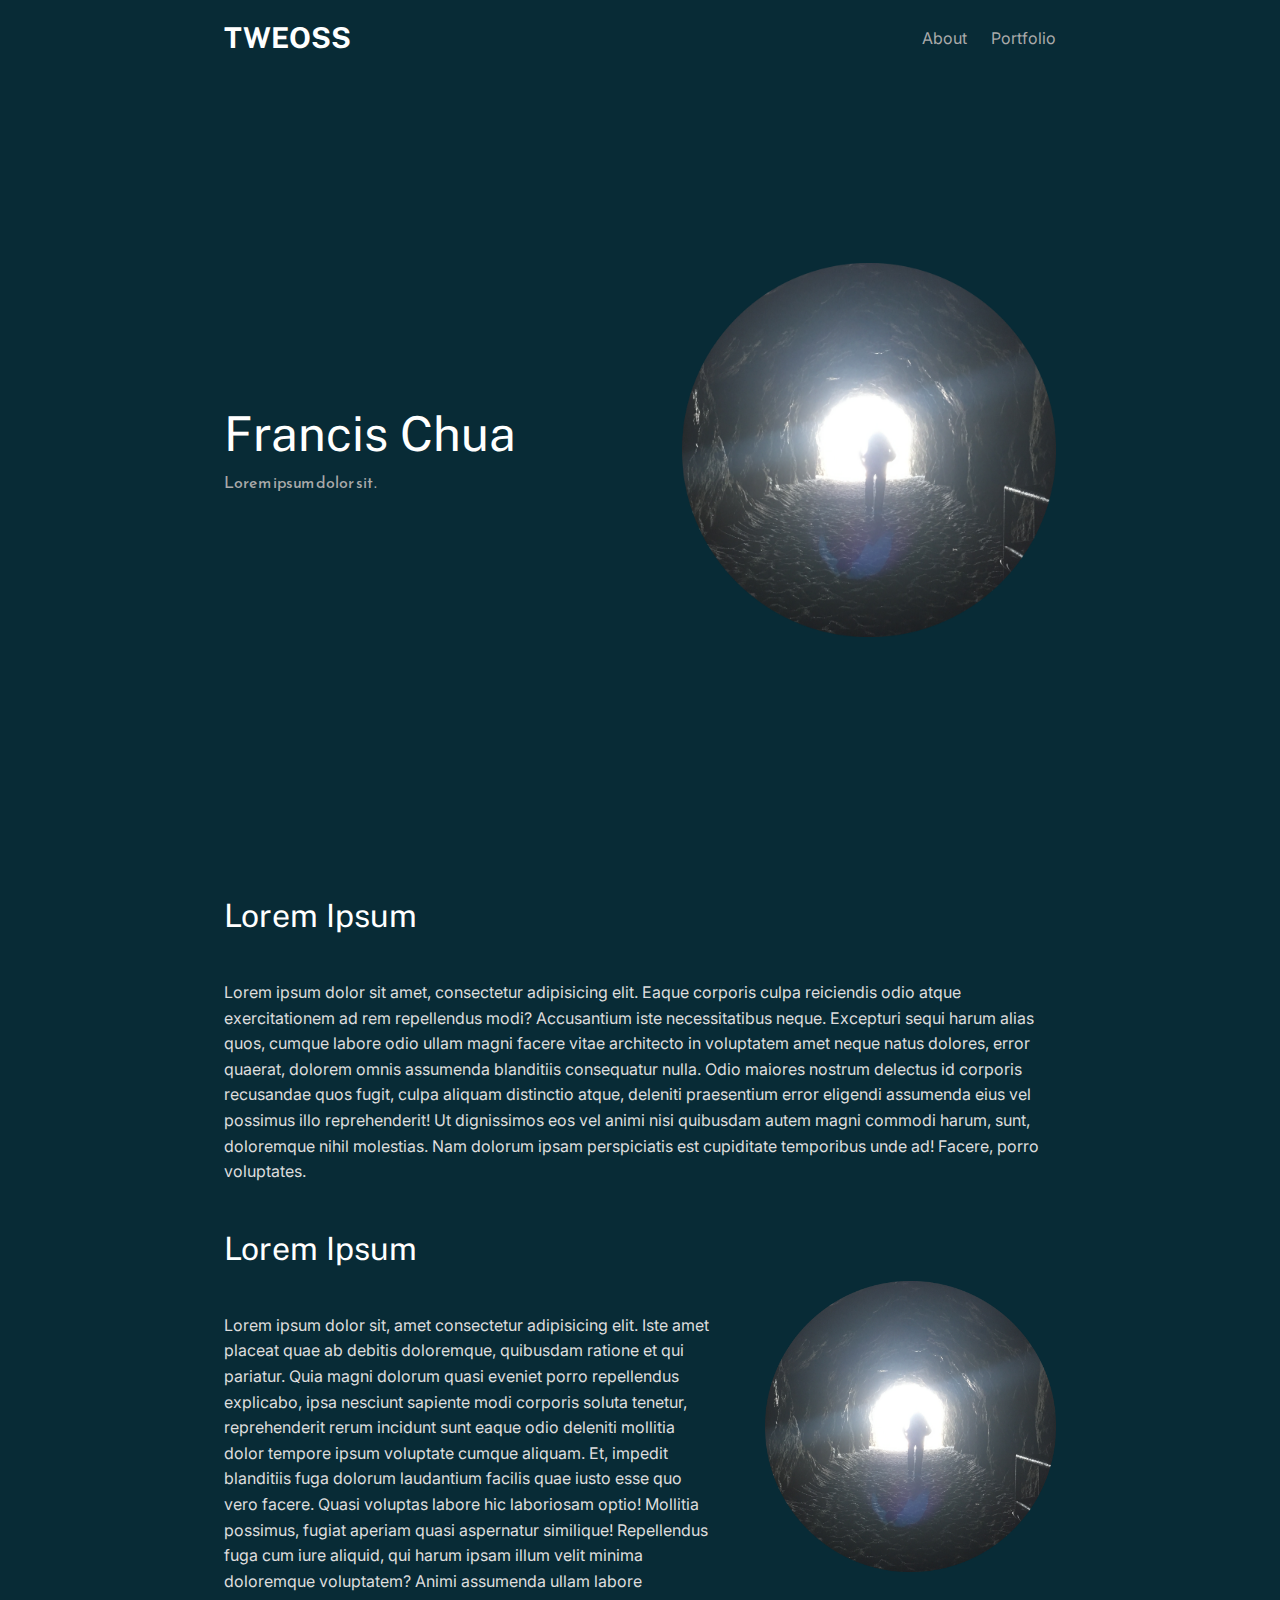
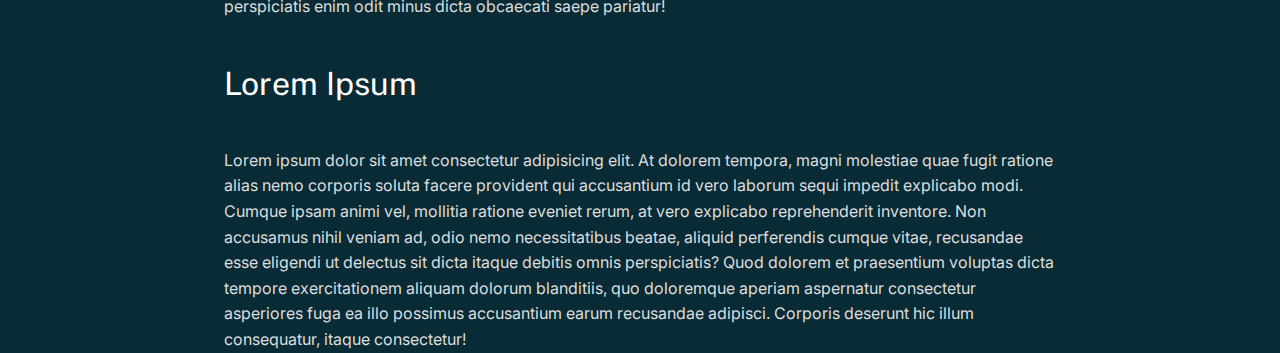
==== index.html @ 26a534e0 "Add files via upload" ====
<!DOCTYPE html>
<html lang="en">

<head>
    <meta charset="UTF-8">
    <meta http-equiv="X-UA-Compatible" content="IE=edge">
    <meta name="viewport" content="width=device-width, initial-scale=1.0">
    <link rel="stylesheet" href="styles.css" type="text/css">
    <title>Tweoss</title>
</head>

<body>
    <nav class="nav">
        <div class="nav-wrapper">
            <a href="#" class="nav__name">TWEOSS</a>
            <ul class="nav__links">
                <li><a href="#">About</a></li>
                <li><a href="#" class="nav__link-highlight">Portfolio</a></li>
            </ul>
        </div>
    </nav>
    <header class="hero">
        <div class="header__content">
            <span>
                <h1 class="hero__name">Francis Chua</h1>
                <div class="hero__text">Lorem ipsum dolor sit.</div>
            </span>
            <img src="media/header.png" alt="Francis Chua" class="hero__img">
        </div>
    </header>
    <section class="section">
        <h2>Lorem Ipsum</h2>
        <p>
            Lorem ipsum dolor sit amet, consectetur adipisicing elit. Eaque corporis culpa reiciendis odio atque
            exercitationem ad rem repellendus modi? Accusantium iste necessitatibus neque. Excepturi sequi harum alias
            quos, cumque labore odio ullam magni facere vitae architecto in voluptatem amet neque natus dolores, error
            quaerat, dolorem omnis assumenda blanditiis consequatur nulla. Odio maiores nostrum delectus id corporis
            recusandae quos fugit, culpa aliquam distinctio atque, deleniti praesentium error eligendi assumenda eius
            vel possimus illo reprehenderit! Ut dignissimos eos vel animi nisi quibusdam autem magni commodi harum,
            sunt, doloremque nihil molestias. Nam dolorum ipsam perspiciatis est cupiditate temporibus unde ad! Facere,
            porro voluptates.
        </p>
    </section>
    <section class="section section--hasImage">
        <span>
            <h2>Lorem Ipsum</h2>
            <p>
                Lorem ipsum dolor sit, amet consectetur adipisicing elit. Iste amet placeat quae ab debitis doloremque,
                quibusdam ratione et qui pariatur. Quia magni dolorum quasi eveniet porro repellendus explicabo, ipsa
                nesciunt sapiente modi corporis soluta tenetur, reprehenderit rerum incidunt sunt eaque odio deleniti
                mollitia dolor tempore ipsum voluptate cumque aliquam. Et, impedit blanditiis fuga dolorum laudantium
                facilis quae iusto esse quo vero facere. Quasi voluptas labore hic laboriosam optio! Mollitia possimus,
                fugiat aperiam quasi aspernatur similique! Repellendus fuga cum iure aliquid, qui harum ipsam illum
                velit minima doloremque voluptatem? Animi assumenda ullam labore perspiciatis enim odit minus dicta
                obcaecati saepe pariatur!
            </p>
        </span>
        <img src="media/header.png" alt="Random">
    </section>
    <section class="section">
        <h2>Lorem Ipsum</h2>
        <p>
            Lorem ipsum dolor sit amet consectetur adipisicing elit. At dolorem tempora, magni molestiae quae fugit
            ratione alias nemo corporis soluta facere provident qui accusantium id vero laborum sequi impedit explicabo
            modi. Cumque ipsam animi vel, mollitia ratione eveniet rerum, at vero explicabo reprehenderit inventore. Non
            accusamus nihil veniam ad, odio nemo necessitatibus beatae, aliquid perferendis cumque vitae, recusandae
            esse eligendi ut delectus sit dicta itaque debitis omnis perspiciatis? Quod dolorem et praesentium voluptas
            dicta tempore exercitationem aliquam dolorum blanditiis, quo doloremque aperiam aspernatur consectetur
            asperiores fuga ea illo possimus accusantium earum recusandae adipisci. Corporis deserunt hic illum
            consequatur, itaque consectetur!
        </p>
    </section>
</body>

</html>
---- styles.css ----
@import"https://fonts.googleapis.com/css2?family=Inter:wght@100..900&family=Public+Sans:ital,wght@0,100..1,900&family=Reem+Kufi:wght@400..700&display=swap";@import"reset.css";body,html{width:100%;height:100%;background:#082b36}nav.nav{padding:1.5rem 0;position:fixed;width:100%;left:50%;transform:translateX(-50%);background:#082b36}nav.nav .nav-wrapper{width:clamp(300px, 65%, 1000px);display:flex;justify-content:space-between;align-items:center;margin:0 auto}nav.nav a.nav__name{color:#fff;font-family:"Public Sans","Reem Kufi","Inter",Arial,sans-serif;font-size:clamp(20px, 1vw + 1rem, 50px);font-weight:700}nav.nav ul.nav__links{display:flex;gap:1.5rem}nav.nav ul.nav__links li>a{color:#aaa;font-family:"Inter","Reem Kufi",Arial,sans-serif;font-weight:400}nav.nav ul.nav__links li>a:hover{color:#fff}header.hero{height:100%;width:100%;display:flex;align-items:center;justify-content:center}header.hero .header__content{width:clamp(300px, 65%, 1000px);margin:0 auto;display:flex;justify-content:center;align-items:center;flex-wrap:wrap}header.hero .header__content span{color:#fff;margin-right:auto}header.hero .header__content .hero__name{font-family:"Public Sans","Reem Kufi","Inter",Arial,sans-serif;font-size:clamp(32px, 3vw + 1rem, 3rem);margin-bottom:1rem}header.hero .header__content .hero__text{font-family:"Reem Kufi","Public Sans","Inter",Arial,sans-serif;color:#aaa}header.hero .header__content .hero__img{min-width:200px;max-width:45%;aspect-ratio:1/1;margin-left:auto}.section{width:clamp(300px, 65%, 1000px);margin:0 auto 3rem;height:-webkit-max-content;height:-moz-max-content;height:max-content}.section h2{font-family:"Public Sans","Reem Kufi","Inter",Arial,sans-serif;font-size:clamp(28px, 2vw + 1rem, 2rem);color:#fff;margin-bottom:3rem}.section p{font-family:"Inter","Reem Kufi",Arial,sans-serif;color:#ddd;line-height:160%}.section img{min-width:200px;max-width:45%;aspect-ratio:1}.section.section--hasImage{display:flex;align-items:center;gap:3rem}.section.section--hasImage img{min-width:35%}@media(max-width: 816px){header.hero .header__content{justify-content:center;flex-wrap:wrap;gap:1rem 3rem}header.hero .header__content span,header.hero .header__content .hero__img{margin:0}header.hero .header__content .hero__text{text-align:center}header.hero .header__content .hero__img{max-width:75%}.section.section--hasImage{display:block}.section.section--hasImage p,.section.section--hasImage img{min-width:75%;display:block;margin:0 auto}.section.section--hasImage img{margin-top:3rem}}
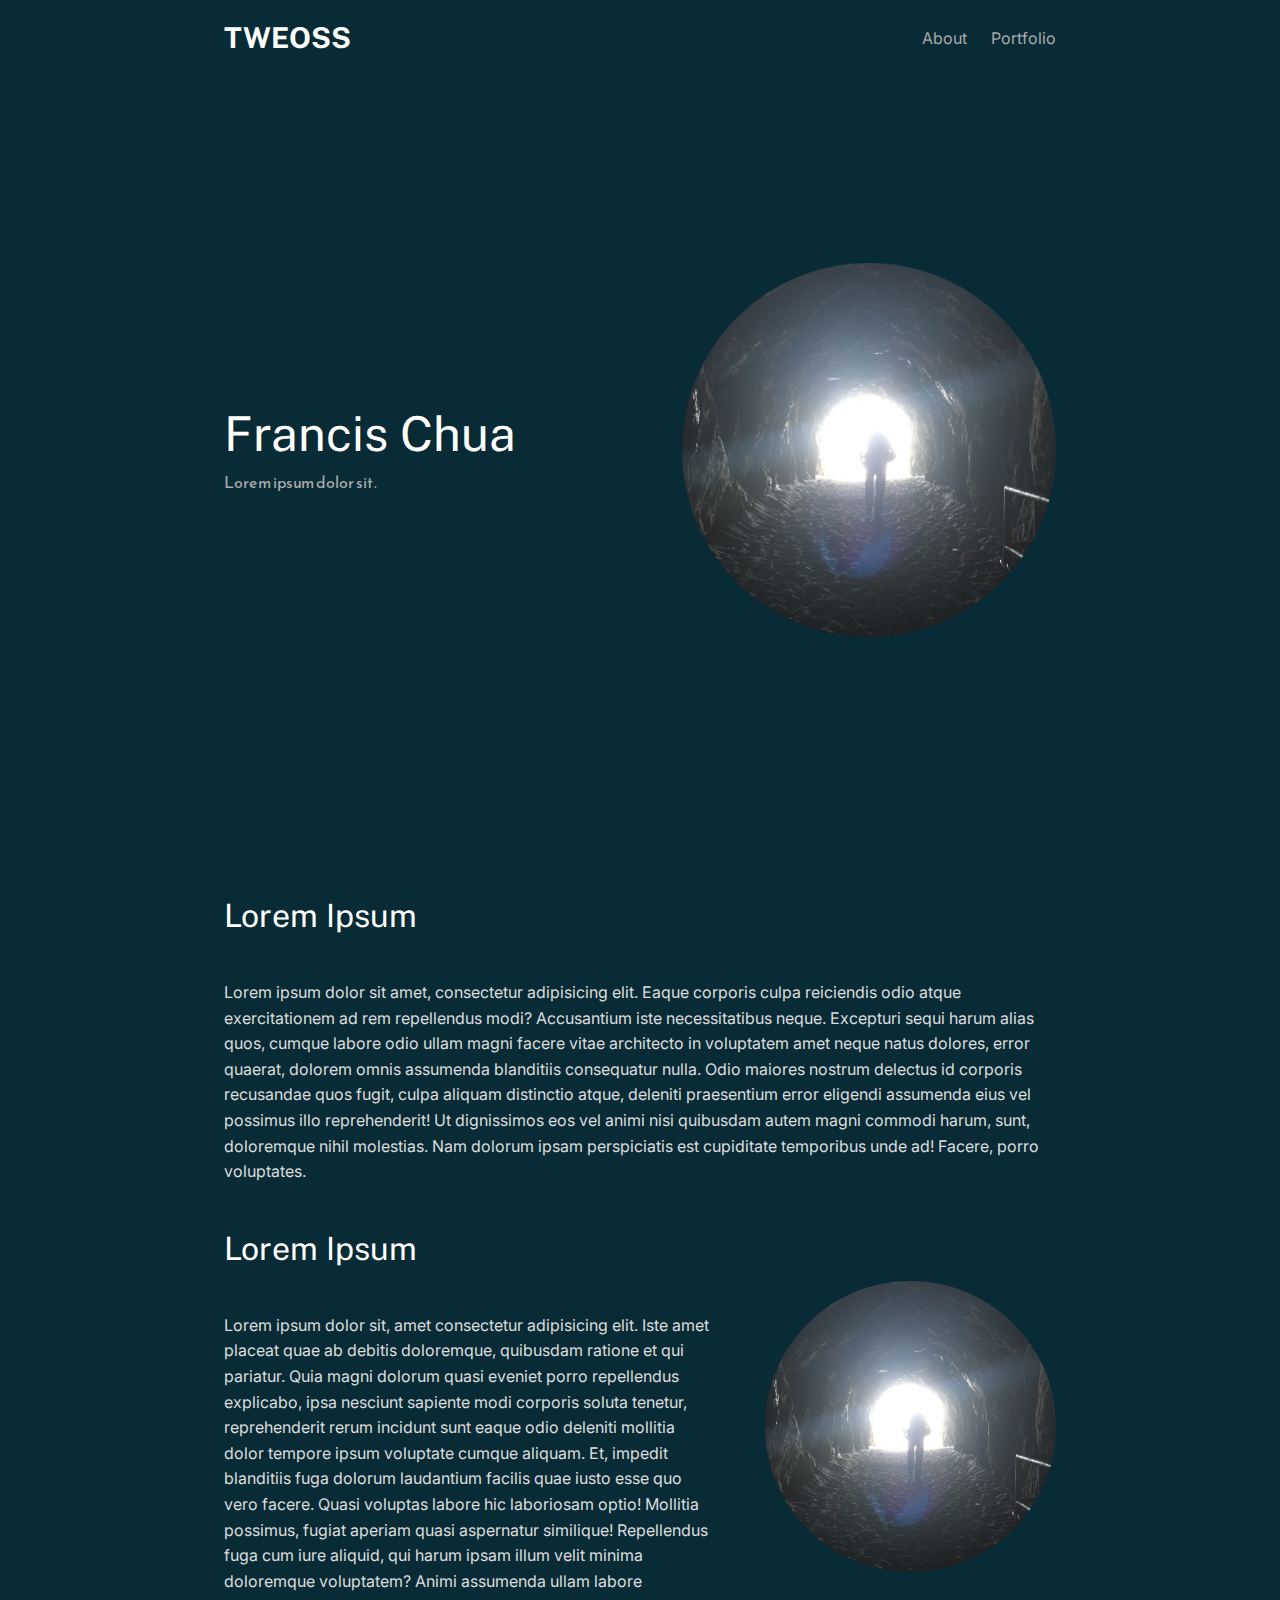
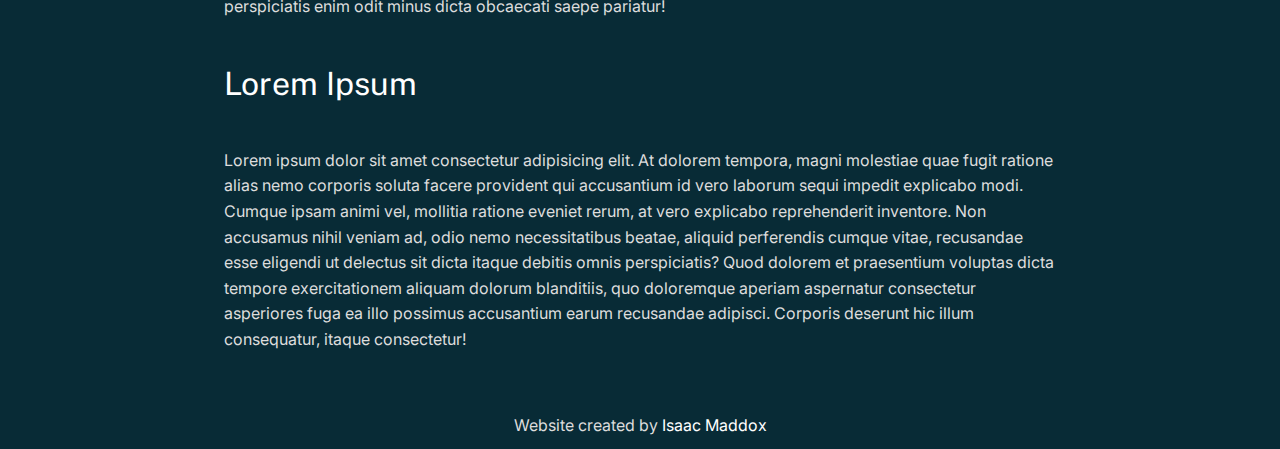
==== commit 5813c5b0: "Add footer, compress image" ====
--- a/index.html
+++ b/index.html
@@ -70,6 +70,9 @@
             consequatur, itaque consectetur!
         </p>
     </section>
+    <footer class="footer">
+        <p>Website created by <a href="http://isaacmaddox.net">Isaac Maddox</a></p>
+    </footer>
 </body>
 
 </html>--- a/styles.css
+++ b/styles.css
@@ -1 +1 @@
-@import"https://fonts.googleapis.com/css2?family=Inter:wght@100..900&family=Public+Sans:ital,wght@0,100..1,900&family=Reem+Kufi:wght@400..700&display=swap";@import"reset.css";body,html{width:100%;height:100%;background:#082b36}nav.nav{padding:1.5rem 0;position:fixed;width:100%;left:50%;transform:translateX(-50%);background:#082b36}nav.nav .nav-wrapper{width:clamp(300px, 65%, 1000px);display:flex;justify-content:space-between;align-items:center;margin:0 auto}nav.nav a.nav__name{color:#fff;font-family:"Public Sans","Reem Kufi","Inter",Arial,sans-serif;font-size:clamp(20px, 1vw + 1rem, 50px);font-weight:700}nav.nav ul.nav__links{display:flex;gap:1.5rem}nav.nav ul.nav__links li>a{color:#aaa;font-family:"Inter","Reem Kufi",Arial,sans-serif;font-weight:400}nav.nav ul.nav__links li>a:hover{color:#fff}header.hero{height:100%;width:100%;display:flex;align-items:center;justify-content:center}header.hero .header__content{width:clamp(300px, 65%, 1000px);margin:0 auto;display:flex;justify-content:center;align-items:center;flex-wrap:wrap}header.hero .header__content span{color:#fff;margin-right:auto}header.hero .header__content .hero__name{font-family:"Public Sans","Reem Kufi","Inter",Arial,sans-serif;font-size:clamp(32px, 3vw + 1rem, 3rem);margin-bottom:1rem}header.hero .header__content .hero__text{font-family:"Reem Kufi","Public Sans","Inter",Arial,sans-serif;color:#aaa}header.hero .header__content .hero__img{min-width:200px;max-width:45%;aspect-ratio:1/1;margin-left:auto}.section{width:clamp(300px, 65%, 1000px);margin:0 auto 3rem;height:-webkit-max-content;height:-moz-max-content;height:max-content}.section h2{font-family:"Public Sans","Reem Kufi","Inter",Arial,sans-serif;font-size:clamp(28px, 2vw + 1rem, 2rem);color:#fff;margin-bottom:3rem}.section p{font-family:"Inter","Reem Kufi",Arial,sans-serif;color:#ddd;line-height:160%}.section img{min-width:200px;max-width:45%;aspect-ratio:1}.section.section--hasImage{display:flex;align-items:center;gap:3rem}.section.section--hasImage img{min-width:35%}@media(max-width: 816px){header.hero .header__content{justify-content:center;flex-wrap:wrap;gap:1rem 3rem}header.hero .header__content span,header.hero .header__content .hero__img{margin:0}header.hero .header__content .hero__text{text-align:center}header.hero .header__content .hero__img{max-width:75%}.section.section--hasImage{display:block}.section.section--hasImage p,.section.section--hasImage img{min-width:75%;display:block;margin:0 auto}.section.section--hasImage img{margin-top:3rem}}+@import"https://fonts.googleapis.com/css2?family=Inter:wght@100..900&family=Public+Sans:ital,wght@0,100..1,900&family=Reem+Kufi:wght@400..700&display=swap";@import"reset.css";body,html{width:100%;height:100%;background:#082b36}nav.nav{padding:1.5rem 0;position:fixed;width:100%;left:50%;transform:translateX(-50%);background:#082b36}nav.nav .nav-wrapper{width:clamp(300px, 65%, 1000px);display:flex;justify-content:space-between;align-items:center;margin:0 auto}nav.nav a.nav__name{color:#fff;font-family:"Public Sans","Reem Kufi","Inter",Arial,sans-serif;font-size:clamp(20px, 1vw + 1rem, 50px);font-weight:700}nav.nav ul.nav__links{display:flex;gap:1.5rem}nav.nav ul.nav__links li>a{color:#aaa;font-family:"Inter","Reem Kufi",Arial,sans-serif;font-weight:400}nav.nav ul.nav__links li>a:hover{color:#fff}header.hero{height:100%;width:100%;display:flex;align-items:center;justify-content:center}header.hero .header__content{width:clamp(300px, 65%, 1000px);margin:0 auto;display:flex;justify-content:center;align-items:center;flex-wrap:wrap}header.hero .header__content span{color:#fff;margin-right:auto}header.hero .header__content .hero__name{font-family:"Public Sans","Reem Kufi","Inter",Arial,sans-serif;font-size:clamp(32px, 3vw + 1rem, 3rem);margin-bottom:1rem}header.hero .header__content .hero__text{font-family:"Reem Kufi","Public Sans","Inter",Arial,sans-serif;color:#aaa}header.hero .header__content .hero__img{min-width:200px;max-width:45%;aspect-ratio:1/1;margin-left:auto}.section{width:clamp(300px, 65%, 1000px);margin:0 auto 3rem;height:-webkit-max-content;height:-moz-max-content;height:max-content}.section h2{font-family:"Public Sans","Reem Kufi","Inter",Arial,sans-serif;font-size:clamp(28px, 2vw + 1rem, 2rem);color:#fff;margin-bottom:3rem}.section p{font-family:"Inter","Reem Kufi",Arial,sans-serif;color:#ddd;line-height:160%}.section img{min-width:200px;max-width:45%;aspect-ratio:1}.section.section--hasImage{display:flex;align-items:center;gap:3rem}.section.section--hasImage img{min-width:35%}@media(max-width: 816px){header.hero .header__content{justify-content:center;flex-wrap:wrap;gap:1rem 3rem}header.hero .header__content span,header.hero .header__content .hero__img{margin:0}header.hero .header__content .hero__text{text-align:center}header.hero .header__content .hero__img{max-width:75%}.section.section--hasImage{display:block}.section.section--hasImage p,.section.section--hasImage img{min-width:75%;display:block;margin:0 auto}.section.section--hasImage img{margin-top:3rem}}footer{padding:1rem 0;text-align:center;font-family:"Inter","Reem Kufi",Arial,sans-serif;color:#ddd}footer a{font-family:"Inter","Reem Kufi",Arial,sans-serif;color:#fff}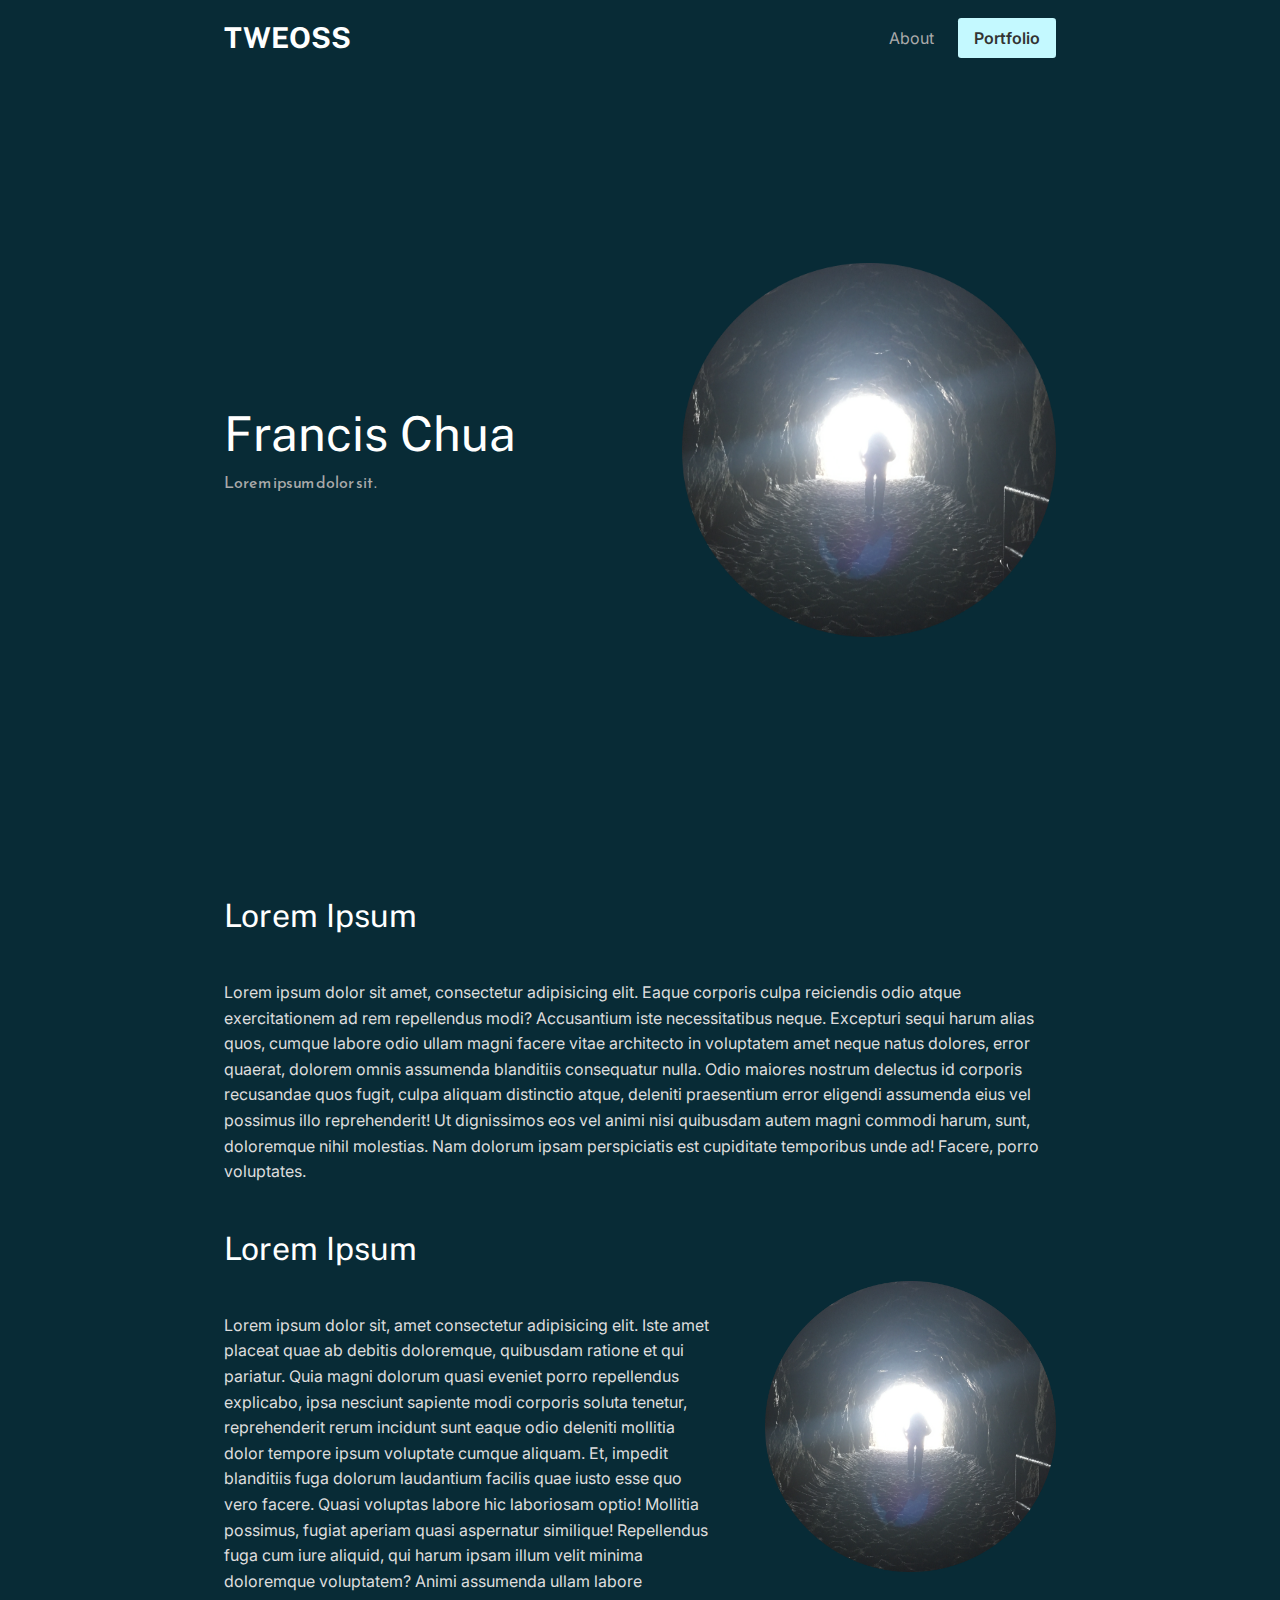
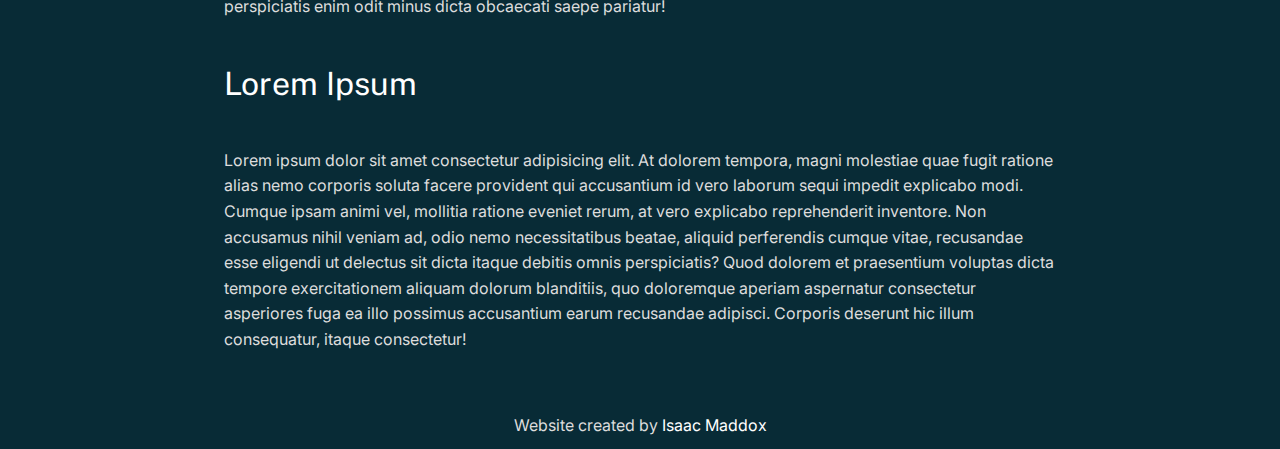
==== commit 13084206: "Add portfolio" ====
--- a/index.html
+++ b/index.html
@@ -15,7 +15,7 @@
             <a href="#" class="nav__name">TWEOSS</a>
             <ul class="nav__links">
                 <li><a href="#">About</a></li>
-                <li><a href="#" class="nav__link-highlight">Portfolio</a></li>
+                <li><a href="portfolio/" class="nav__link-highlight">Portfolio</a></li>
             </ul>
         </div>
     </nav>
--- a/styles.css
+++ b/styles.css
@@ -1 +1 @@
-@import"https://fonts.googleapis.com/css2?family=Inter:wght@100..900&family=Public+Sans:ital,wght@0,100..1,900&family=Reem+Kufi:wght@400..700&display=swap";@import"reset.css";body,html{width:100%;height:100%;background:#082b36}nav.nav{padding:1.5rem 0;position:fixed;width:100%;left:50%;transform:translateX(-50%);background:#082b36}nav.nav .nav-wrapper{width:clamp(300px, 65%, 1000px);display:flex;justify-content:space-between;align-items:center;margin:0 auto}nav.nav a.nav__name{color:#fff;font-family:"Public Sans","Reem Kufi","Inter",Arial,sans-serif;font-size:clamp(20px, 1vw + 1rem, 50px);font-weight:700}nav.nav ul.nav__links{display:flex;gap:1.5rem}nav.nav ul.nav__links li>a{color:#aaa;font-family:"Inter","Reem Kufi",Arial,sans-serif;font-weight:400}nav.nav ul.nav__links li>a:hover{color:#fff}header.hero{height:100%;width:100%;display:flex;align-items:center;justify-content:center}header.hero .header__content{width:clamp(300px, 65%, 1000px);margin:0 auto;display:flex;justify-content:center;align-items:center;flex-wrap:wrap}header.hero .header__content span{color:#fff;margin-right:auto}header.hero .header__content .hero__name{font-family:"Public Sans","Reem Kufi","Inter",Arial,sans-serif;font-size:clamp(32px, 3vw + 1rem, 3rem);margin-bottom:1rem}header.hero .header__content .hero__text{font-family:"Reem Kufi","Public Sans","Inter",Arial,sans-serif;color:#aaa}header.hero .header__content .hero__img{min-width:200px;max-width:45%;aspect-ratio:1/1;margin-left:auto}.section{width:clamp(300px, 65%, 1000px);margin:0 auto 3rem;height:-webkit-max-content;height:-moz-max-content;height:max-content}.section h2{font-family:"Public Sans","Reem Kufi","Inter",Arial,sans-serif;font-size:clamp(28px, 2vw + 1rem, 2rem);color:#fff;margin-bottom:3rem}.section p{font-family:"Inter","Reem Kufi",Arial,sans-serif;color:#ddd;line-height:160%}.section img{min-width:200px;max-width:45%;aspect-ratio:1}.section.section--hasImage{display:flex;align-items:center;gap:3rem}.section.section--hasImage img{min-width:35%}@media(max-width: 816px){header.hero .header__content{justify-content:center;flex-wrap:wrap;gap:1rem 3rem}header.hero .header__content span,header.hero .header__content .hero__img{margin:0}header.hero .header__content .hero__text{text-align:center}header.hero .header__content .hero__img{max-width:75%}.section.section--hasImage{display:block}.section.section--hasImage p,.section.section--hasImage img{min-width:75%;display:block;margin:0 auto}.section.section--hasImage img{margin-top:3rem}}footer{padding:1rem 0;text-align:center;font-family:"Inter","Reem Kufi",Arial,sans-serif;color:#ddd}footer a{font-family:"Inter","Reem Kufi",Arial,sans-serif;color:#fff}+@import"https://fonts.googleapis.com/css2?family=Inter:wght@100..900&family=Public+Sans:ital,wght@0,100..1,900&family=Reem+Kufi:wght@400..700&display=swap";@import"reset.css";body,html{width:100%;height:100%;background:#082b36}nav.nav{padding:1.5rem 0;position:fixed;width:100%;left:50%;transform:translateX(-50%);background:#082b36}nav.nav .nav-wrapper{width:clamp(300px, 65%, 1000px);display:flex;justify-content:space-between;align-items:center;margin:0 auto}nav.nav a.nav__name{color:#fff;font-family:"Public Sans","Reem Kufi","Inter",Arial,sans-serif;font-size:clamp(20px, 1vw + 1rem, 50px);font-weight:700}nav.nav ul.nav__links{display:flex;gap:1.5rem}nav.nav ul.nav__links li>a{color:#aaa;font-family:"Inter","Reem Kufi",Arial,sans-serif;font-weight:400}nav.nav ul.nav__links li>a:hover{color:#fff}nav.nav ul.nav__links li>a.nav__link-highlight{background:#c4f9ff;padding:.65rem 1rem;color:#333;font-weight:600;border-radius:.2rem}header.hero{height:100%;width:100%;display:flex;align-items:center;justify-content:center}header.hero .header__content{width:clamp(300px, 65%, 1000px);margin:0 auto;display:flex;justify-content:center;align-items:center;flex-wrap:wrap}header.hero .header__content span{color:#fff;margin-right:auto}header.hero .header__content .hero__name{font-family:"Public Sans","Reem Kufi","Inter",Arial,sans-serif;font-size:clamp(32px, 3vw + 1rem, 3rem);margin-bottom:1rem}header.hero .header__content .hero__text{font-family:"Reem Kufi","Public Sans","Inter",Arial,sans-serif;color:#aaa}header.hero .header__content .hero__img{min-width:200px;max-width:45%;aspect-ratio:1/1;margin-left:auto}.section{width:clamp(300px, 65%, 1000px);margin:0 auto 3rem;height:-webkit-max-content;height:-moz-max-content;height:max-content}.section h2{font-family:"Public Sans","Reem Kufi","Inter",Arial,sans-serif;font-size:clamp(28px, 2vw + 1rem, 2rem);color:#fff;margin-bottom:3rem}.section p{font-family:"Inter","Reem Kufi",Arial,sans-serif;color:#ddd;line-height:160%}.section img{min-width:200px;max-width:45%;aspect-ratio:1}.section.section--hasImage{display:flex;align-items:center;gap:3rem}.section.section--hasImage img{min-width:35%}.layout.layout--two-col{display:flex;flex-wrap:wrap;justify-content:space-around;gap:1rem}.layout.layout--two-col .col{width:clamp(250px, 45%, 100%)}.card{padding:2rem;background:#07242d;border-radius:.4rem;width:calc(100% - 4rem);margin-bottom:2rem}.card img{min-width:100%;aspect-ratio:unset}.card .card__title{font-family:"Public Sans","Reem Kufi","Inter",Arial,sans-serif;font-size:1.3rem;color:#fff;margin:1.3rem 0}.card .card__description{font-family:"Inter","Reem Kufi",Arial,sans-serif;color:#aaa;font-size:.9rem}.card:last-of-type{margin-bottom:0}@media(max-width: 816px){header.hero .header__content{justify-content:center;flex-wrap:wrap;gap:1rem 3rem}header.hero .header__content span,header.hero .header__content .hero__img{margin:0}header.hero .header__content .hero__text{text-align:center}header.hero .header__content .hero__img{max-width:75%}.section.section--hasImage{display:block}.section.section--hasImage p,.section.section--hasImage img{min-width:75%;display:block;margin:0 auto}.section.section--hasImage img{margin-top:3rem}}footer{padding:1rem 0;text-align:center;font-family:"Inter","Reem Kufi",Arial,sans-serif;color:#ddd}footer a{font-family:"Inter","Reem Kufi",Arial,sans-serif;color:#fff}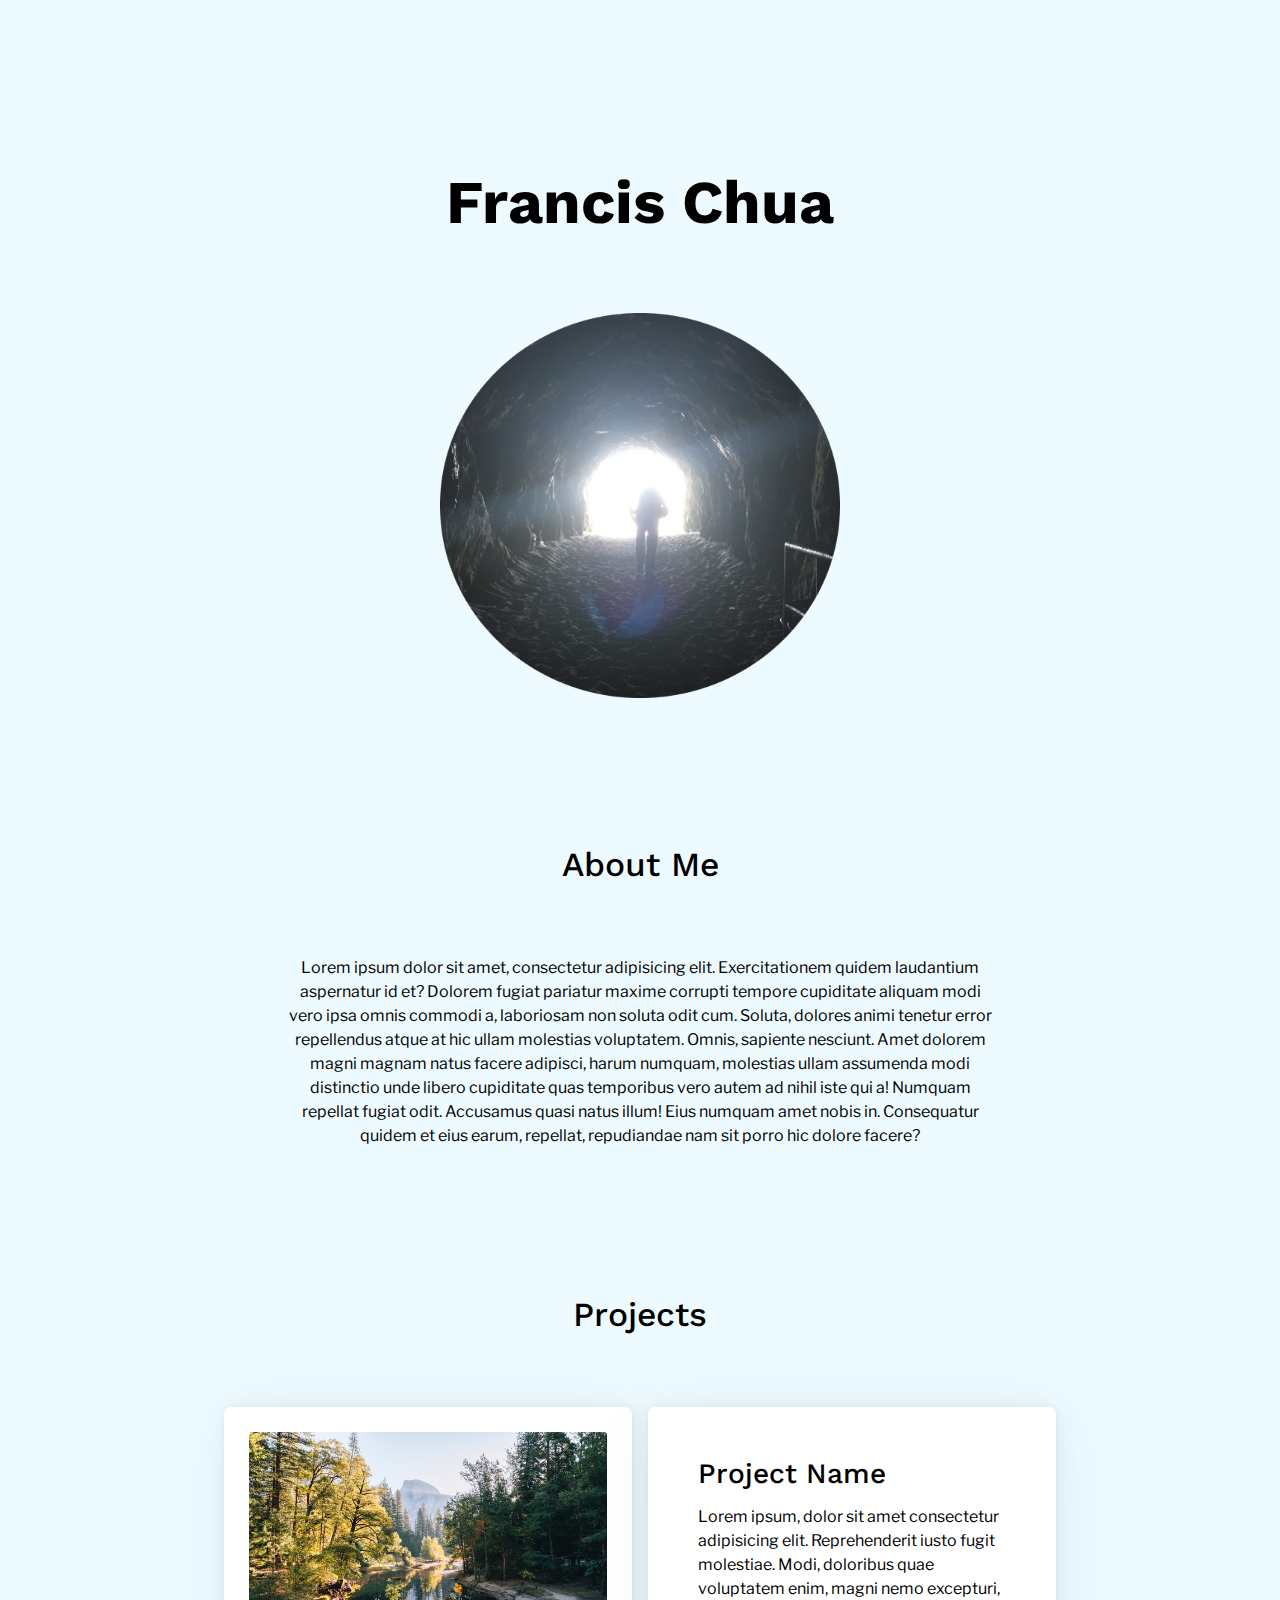
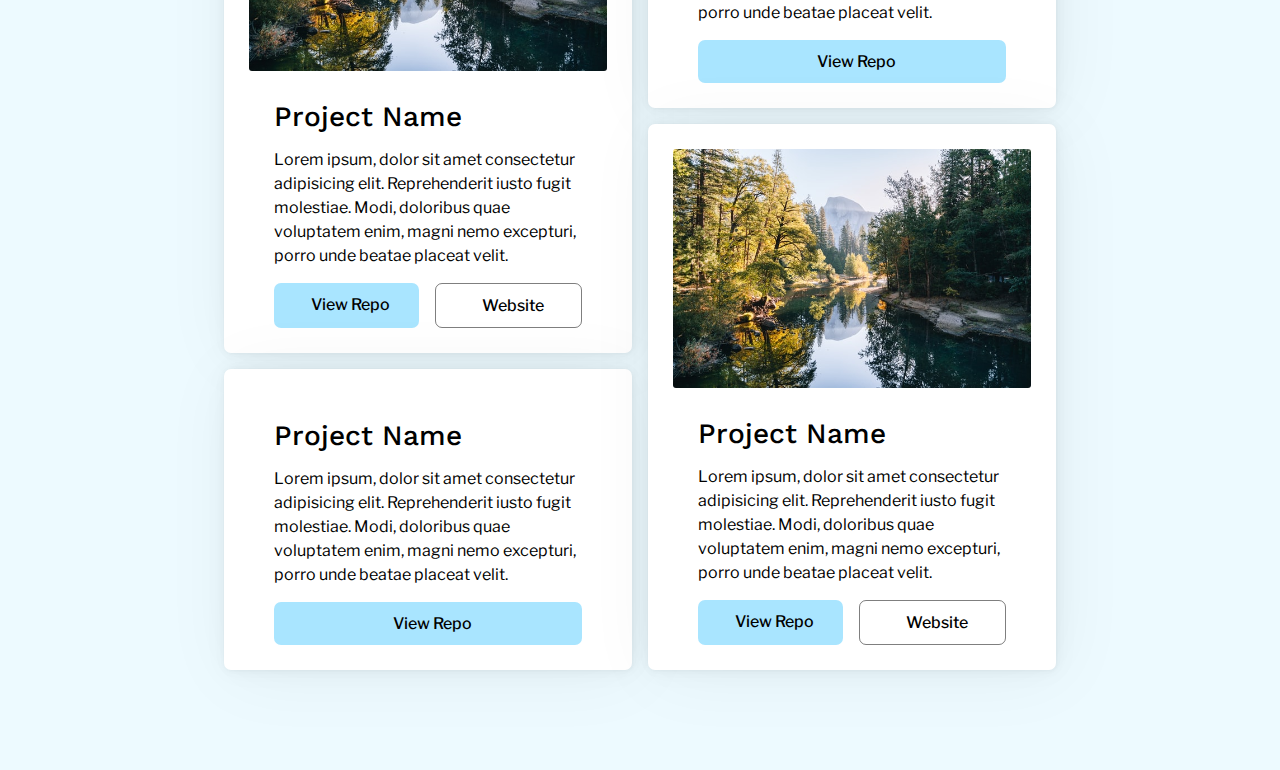
==== commit 28dde507: "v2" ====
--- a/index.html
+++ b/index.html
@@ -5,74 +5,119 @@
     <meta charset="UTF-8">
     <meta http-equiv="X-UA-Compatible" content="IE=edge">
     <meta name="viewport" content="width=device-width, initial-scale=1.0">
-    <link rel="stylesheet" href="styles.css" type="text/css">
+    <link rel="stylesheet" href="style.css" type="text/css">
+    <script src="https://code.jquery.com/jquery-3.1.0.js"></script>
+    <link rel="stylesheet" href="https://pro.fontawesome.com/releases/v5.10.0/css/all.css"
+        integrity="sha384-AYmEC3Yw5cVb3ZcuHtOA93w35dYTsvhLPVnYs9eStHfGJvOvKxVfELGroGkvsg+p" crossorigin="anonymous" />
+    <script src="scripts.js"></script>
     <title>Tweoss</title>
 </head>
 
 <body>
-    <nav class="nav">
-        <div class="nav-wrapper">
-            <a href="#" class="nav__name">TWEOSS</a>
-            <ul class="nav__links">
-                <li><a href="#">About</a></li>
-                <li><a href="portfolio/" class="nav__link-highlight">Portfolio</a></li>
-            </ul>
+    <div id="wrapper">
+        <h1>Francis Chua</h1>
+        <img src="media/header.png" alt="Francis Chua" class="header_pic" />
+        <h2>About Me</h2>
+        <p>Lorem ipsum dolor sit amet, consectetur adipisicing elit. Exercitationem quidem laudantium aspernatur id et?
+            Dolorem fugiat pariatur maxime corrupti tempore cupiditate aliquam modi vero ipsa omnis commodi a,
+            laboriosam
+            non soluta odit cum. Soluta, dolores animi tenetur error repellendus atque at hic ullam molestias
+            voluptatem.
+            Omnis, sapiente nesciunt. Amet dolorem magni magnam natus facere adipisci, harum numquam, molestias ullam
+            assumenda modi distinctio unde libero cupiditate quas temporibus vero autem ad nihil iste qui a! Numquam
+            repellat fugiat odit. Accusamus quasi natus illum! Eius numquam amet nobis in. Consequatur quidem et eius
+            earum,
+            repellat, repudiandae nam sit porro hic dolore facere?</p>
+        <h2>Projects</h2>
+        <div class="card-flex">
+            <div class="col">
+                <!-- Column 1 -->
+                <div class="card">
+                    <img src="media/img-placeholder-1.jpg" alt="Image" class="card_img" />
+                    <div class="card_wrapper">
+                        <div class="card_title">Project Name</div>
+                        <p class="card_content">Lorem ipsum, dolor sit amet consectetur adipisicing elit. Reprehenderit
+                            iusto fugit molestiae. Modi, doloribus quae voluptatem enim, magni nemo excepturi, porro
+                            unde
+                            beatae placeat velit.</p>
+                        <div class="card_buttons">
+                            <a class="card_button repo" href="#" target="_blank"><i
+                                    class="fas fa-external-link-alt"></i> View Repo</a>
+                            <a class="card_button site" href="#" target="_blank"><i
+                                    class="fas fa-external-link-alt"></i> Website</a>
+                        </div>
+                    </div>
+                </div>
+                <!-- spacing -->
+                <div class="card">
+                    <div class="card_wrapper">
+                        <div class="card_title">Project Name</div>
+                        <p class="card_content">Lorem ipsum, dolor sit amet consectetur adipisicing elit. Reprehenderit
+                            iusto fugit molestiae. Modi, doloribus quae voluptatem enim, magni nemo excepturi, porro
+                            unde
+                            beatae placeat velit.</p>
+                        <div class="card_buttons">
+                            <a class="card_button repo" href="#" target="_blank"><i
+                                    class="fas fa-external-link-alt"></i> View Repo</a>
+                        </div>
+                    </div>
+                </div>
+            </div>
+            <div class="col">
+                <!-- Column 2 -->
+                <div class="card">
+                    <div class="card_wrapper">
+                        <div class="card_title">Project Name</div>
+                        <p class="card_content">Lorem ipsum, dolor sit amet consectetur adipisicing elit. Reprehenderit
+                            iusto fugit molestiae. Modi, doloribus quae voluptatem enim, magni nemo excepturi, porro
+                            unde
+                            beatae placeat velit.</p>
+                        <div class="card_buttons">
+                            <a class="card_button repo" href="#" target="_blank"><i
+                                    class="fas fa-external-link-alt"></i> View Repo</a>
+                        </div>
+                    </div>
+                </div>
+                <!-- spacing -->
+                <div class="card">
+                    <img src="media/img-placeholder-1.jpg" alt="Image" class="card_img" />
+                    <div class="card_wrapper">
+                        <div class="card_title">Project Name</div>
+                        <p class="card_content">Lorem ipsum, dolor sit amet consectetur adipisicing elit. Reprehenderit
+                            iusto fugit molestiae. Modi, doloribus quae voluptatem enim, magni nemo excepturi, porro
+                            unde
+                            beatae placeat velit.</p>
+                        <div class="card_buttons">
+                            <a class="card_button repo" href="#" target="_blank"><i
+                                    class="fas fa-external-link-alt"></i> View Repo</a>
+                            <a class="card_button site" href="#" target="_blank"><i
+                                    class="fas fa-external-link-alt"></i> Website</a>
+                        </div>
+                    </div>
+                </div>
+            </div>
         </div>
-    </nav>
-    <header class="hero">
-        <div class="header__content">
-            <span>
-                <h1 class="hero__name">Francis Chua</h1>
-                <div class="hero__text">Lorem ipsum dolor sit.</div>
-            </span>
-            <img src="media/header.png" alt="Francis Chua" class="hero__img">
-        </div>
-    </header>
-    <section class="section">
-        <h2>Lorem Ipsum</h2>
-        <p>
-            Lorem ipsum dolor sit amet, consectetur adipisicing elit. Eaque corporis culpa reiciendis odio atque
-            exercitationem ad rem repellendus modi? Accusantium iste necessitatibus neque. Excepturi sequi harum alias
-            quos, cumque labore odio ullam magni facere vitae architecto in voluptatem amet neque natus dolores, error
-            quaerat, dolorem omnis assumenda blanditiis consequatur nulla. Odio maiores nostrum delectus id corporis
-            recusandae quos fugit, culpa aliquam distinctio atque, deleniti praesentium error eligendi assumenda eius
-            vel possimus illo reprehenderit! Ut dignissimos eos vel animi nisi quibusdam autem magni commodi harum,
-            sunt, doloremque nihil molestias. Nam dolorum ipsam perspiciatis est cupiditate temporibus unde ad! Facere,
-            porro voluptates.
-        </p>
-    </section>
-    <section class="section section--hasImage">
-        <span>
-            <h2>Lorem Ipsum</h2>
-            <p>
-                Lorem ipsum dolor sit, amet consectetur adipisicing elit. Iste amet placeat quae ab debitis doloremque,
-                quibusdam ratione et qui pariatur. Quia magni dolorum quasi eveniet porro repellendus explicabo, ipsa
-                nesciunt sapiente modi corporis soluta tenetur, reprehenderit rerum incidunt sunt eaque odio deleniti
-                mollitia dolor tempore ipsum voluptate cumque aliquam. Et, impedit blanditiis fuga dolorum laudantium
-                facilis quae iusto esse quo vero facere. Quasi voluptas labore hic laboriosam optio! Mollitia possimus,
-                fugiat aperiam quasi aspernatur similique! Repellendus fuga cum iure aliquid, qui harum ipsam illum
-                velit minima doloremque voluptatem? Animi assumenda ullam labore perspiciatis enim odit minus dicta
-                obcaecati saepe pariatur!
-            </p>
-        </span>
-        <img src="media/header.png" alt="Random">
-    </section>
-    <section class="section">
-        <h2>Lorem Ipsum</h2>
-        <p>
-            Lorem ipsum dolor sit amet consectetur adipisicing elit. At dolorem tempora, magni molestiae quae fugit
-            ratione alias nemo corporis soluta facere provident qui accusantium id vero laborum sequi impedit explicabo
-            modi. Cumque ipsam animi vel, mollitia ratione eveniet rerum, at vero explicabo reprehenderit inventore. Non
-            accusamus nihil veniam ad, odio nemo necessitatibus beatae, aliquid perferendis cumque vitae, recusandae
-            esse eligendi ut delectus sit dicta itaque debitis omnis perspiciatis? Quod dolorem et praesentium voluptas
-            dicta tempore exercitationem aliquam dolorum blanditiis, quo doloremque aperiam aspernatur consectetur
-            asperiores fuga ea illo possimus accusantium earum recusandae adipisci. Corporis deserunt hic illum
-            consequatur, itaque consectetur!
-        </p>
-    </section>
-    <footer class="footer">
-        <p>Website created by <a href="http://isaacmaddox.net">Isaac Maddox</a></p>
-    </footer>
+    </div>
+    <script>
+        $(document).ready(function () {
+            $(".card_buttons").removeClass('wrap');
+            $(".card_button").each(function () {
+                $(this).html("<span>" + $(this).html() + "</span>");
+                if ($(this).children("span").width() > $(this).width()) {
+                    $(".card_buttons").addClass('wrap');
+                }
+            });
+        });
+        $(window).resize(function () {
+            $(".card_buttons").removeClass('wrap');
+            $(".card_button").each(function () {
+                $(this).html("<span>" + $(this).html() + "</span>");
+                if ($(this).children("span").width() > $(this).width()) {
+                    $(".card_buttons").addClass('wrap');
+                }
+            });
+        });
+    </script>
 </body>
 
 </html>--- a/style.css
+++ b/style.css
@@ -0,0 +1,178 @@
+@import url("https://fonts.googleapis.com/css2?family=Libre+Franklin:wght@100..900&family=Quicksand:wght@300..700&family=Work+Sans:wght@100..900&display=swap");
+
+body,
+html {
+  height: 100%;
+  width: 100%;
+  padding: 0;
+  margin: 0;
+  background: #edfaff;
+}
+
+*,
+*::before,
+*::after {
+  box-sizing: border-box;
+}
+
+#wrapper {
+  width: 65%;
+  padding-top: 125px;
+  margin: 0 auto;
+}
+
+h1 {
+  font-family: "Work Sans", serif;
+  font-size: clamp(2rem, 3rem + 1vw, 4rem);
+  font-weight: 700;
+  text-align: center;
+}
+
+img {
+  max-width: 100%;
+}
+
+img.header_pic {
+  width: clamp(200px, 75%, 400px);
+  margin: 75px auto 0 auto;
+  display: block;
+}
+
+h2 {
+  font-family: "Work Sans", sans-serif;
+  font-weight: 500;
+  font-size: clamp(1.3rem, 1.3rem + 1vw, 2.5rem);
+  text-align: center;
+  margin-top: 150px;
+  line-height: 1;
+  margin-bottom: 75px;
+}
+
+p {
+  font-family: "Libre Franklin", sans-serif;
+  font-weight: 400;
+  text-align: center;
+  max-width: 85%;
+  margin: 0 auto;
+  line-height: 1.5;
+  font-size: 1rem;
+}
+
+.card-flex {
+  /* background: blue; */
+  display: flex;
+  justify-content: space-between;
+  flex-direction: row;
+  padding-bottom: 100px;
+  flex-wrap: wrap;
+  gap: 1rem 0;
+}
+
+.card-flex .col {
+  width: calc(50% - 0.5rem);
+  display: flex;
+  flex-direction: column;
+  gap: 1rem;
+}
+
+.card {
+  width: 100%;
+  background: #fff;
+  padding: 25px;
+  border-radius: 7px;
+  box-shadow: 0.2px 0.2px 2.5px rgba(0, 0, 0, 0.016),
+    0.4px 0.4px 6.4px rgba(0, 0, 0, 0.022),
+    0.9px 0.9px 13.1px rgba(0, 0, 0, 0.028),
+    1.8px 1.8px 27px rgba(0, 0, 0, 0.034), 5px 5px 74px rgba(0, 0, 0, 0.05);
+  height: max-content;
+}
+
+.card img {
+  border-radius: 3px;
+  width: 100%;
+  max-height: 35vh;
+  object-fit: cover;
+}
+
+.card_wrapper {
+  padding: 25px 25px 0 25px;
+}
+
+.card_title {
+  font-family: "Work Sans", serif;
+  font-size: 1.75rem;
+  font-weight: 500;
+}
+.card_content {
+  max-width: 100%;
+  text-align: left;
+  margin-top: 15px;
+}
+
+.card_buttons {
+  margin-top: 15px;
+  display: flex;
+  gap: 1rem;
+  justify-content: space-between;
+}
+.card_buttons.wrap {
+  flex-direction: column;
+}
+
+.card_button {
+  padding: 0.75rem 1.5rem;
+  width: 100%;
+  font-family: "Libre Franklin", sans-serif;
+  border: 0;
+  border-radius: 7px;
+  background: #a9e5ff;
+  font-weight: 500;
+  font-size: 1rem;
+  text-overflow: clip;
+  white-space: nowrap;
+  overflow: hidden;
+  cursor: pointer;
+  transition: background 0.2s ease, filter 0.2s ease;
+  text-decoration: none;
+  text-align: center;
+  color: #000;
+}
+.card_button:hover {
+  filter: brightness(95%);
+}
+
+.card_button.site {
+  border: 1px solid rgba(0, 0, 0, 0.5);
+  background: transparent;
+  filter: none;
+}
+.card_button.site:hover {
+  background: rgba(0, 0, 0, 0.05);
+}
+.card_button i {
+  font-size: 1rem;
+  margin-right: 0.5rem;
+}
+
+@media (max-width: 1050px) {
+  #wrapper {
+    width: calc(100% - 70px);
+  }
+  h1 {
+    font-size: clamp(2rem, 2rem + 2vw, 4rem);
+  }
+  h2 {
+    font-size: clamp(1.75rem, 1.75rem + 1vw, 3.2rem);
+  }
+}
+@media (max-width: 800px) {
+  .card-flex {
+    flex-direction: column;
+  }
+  .card-flex .col {
+    width: 100%;
+  }
+  p {
+    text-align: left;
+  }
+}
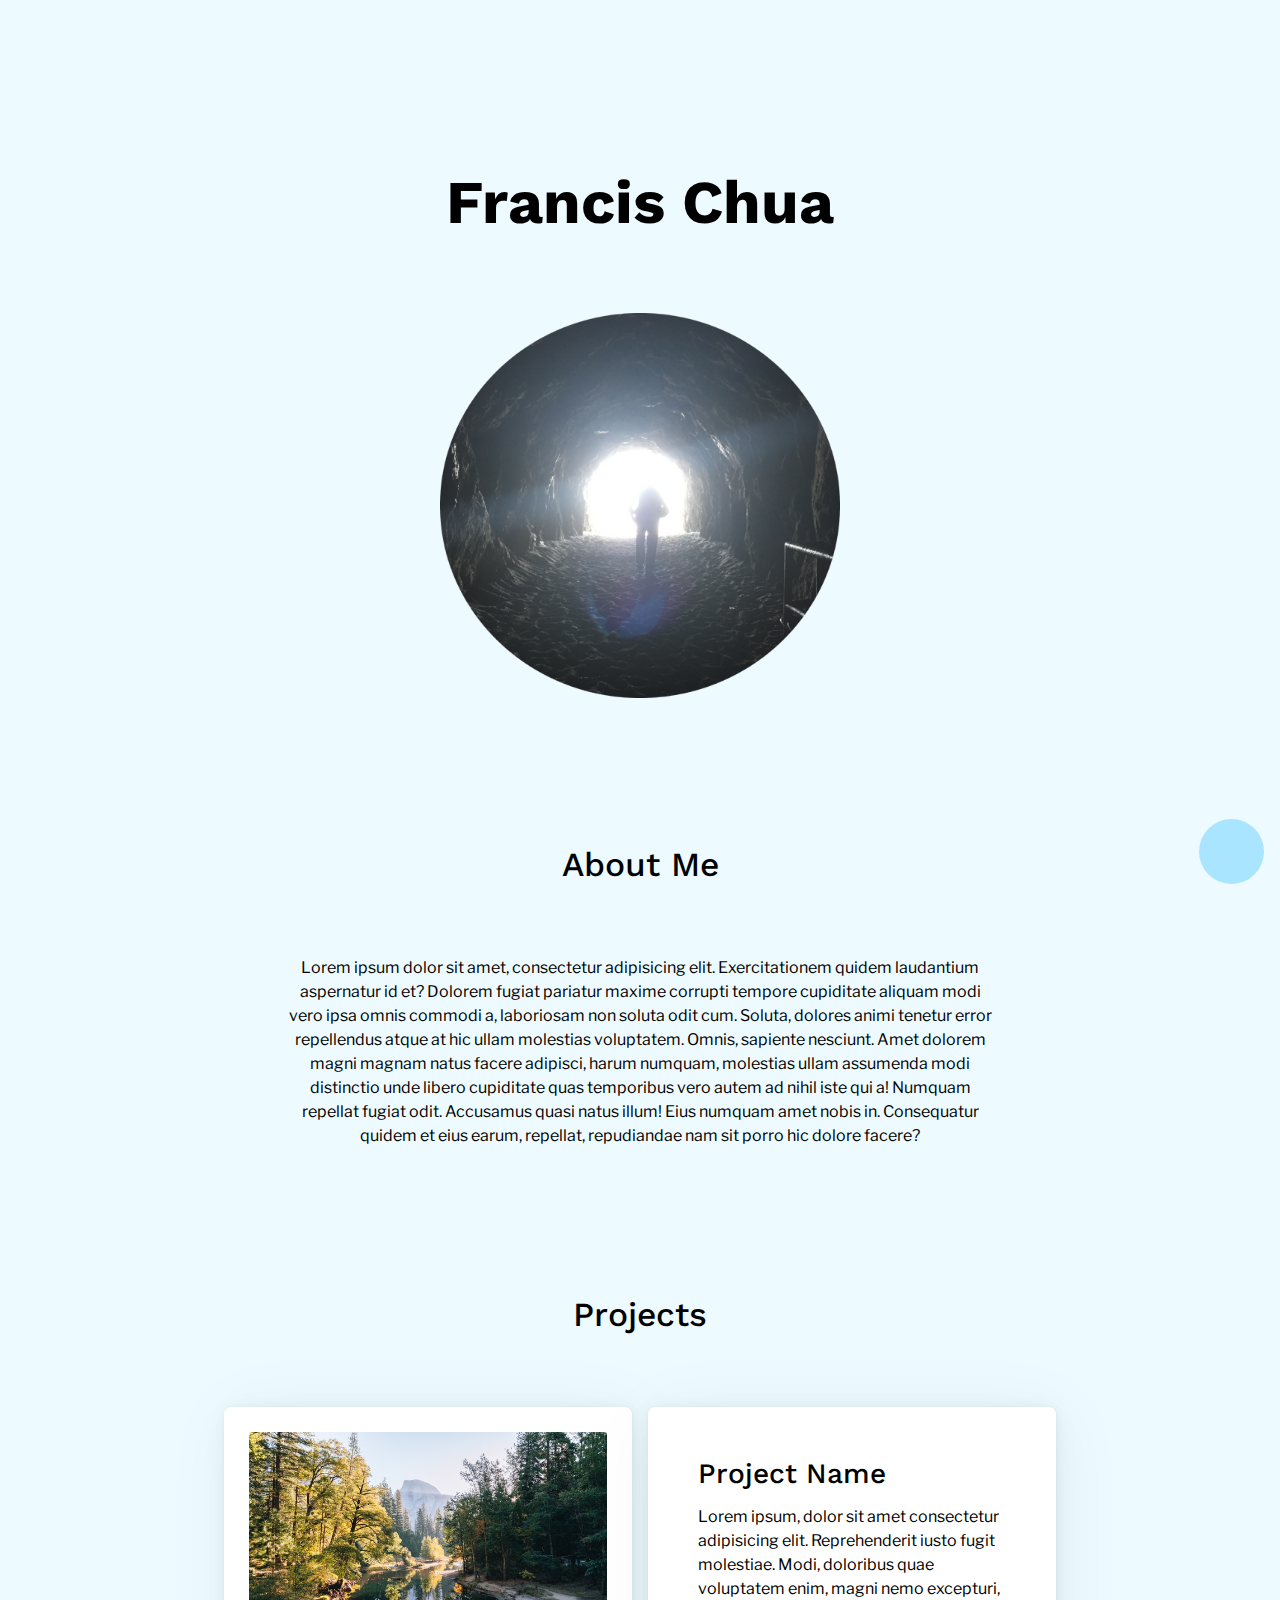
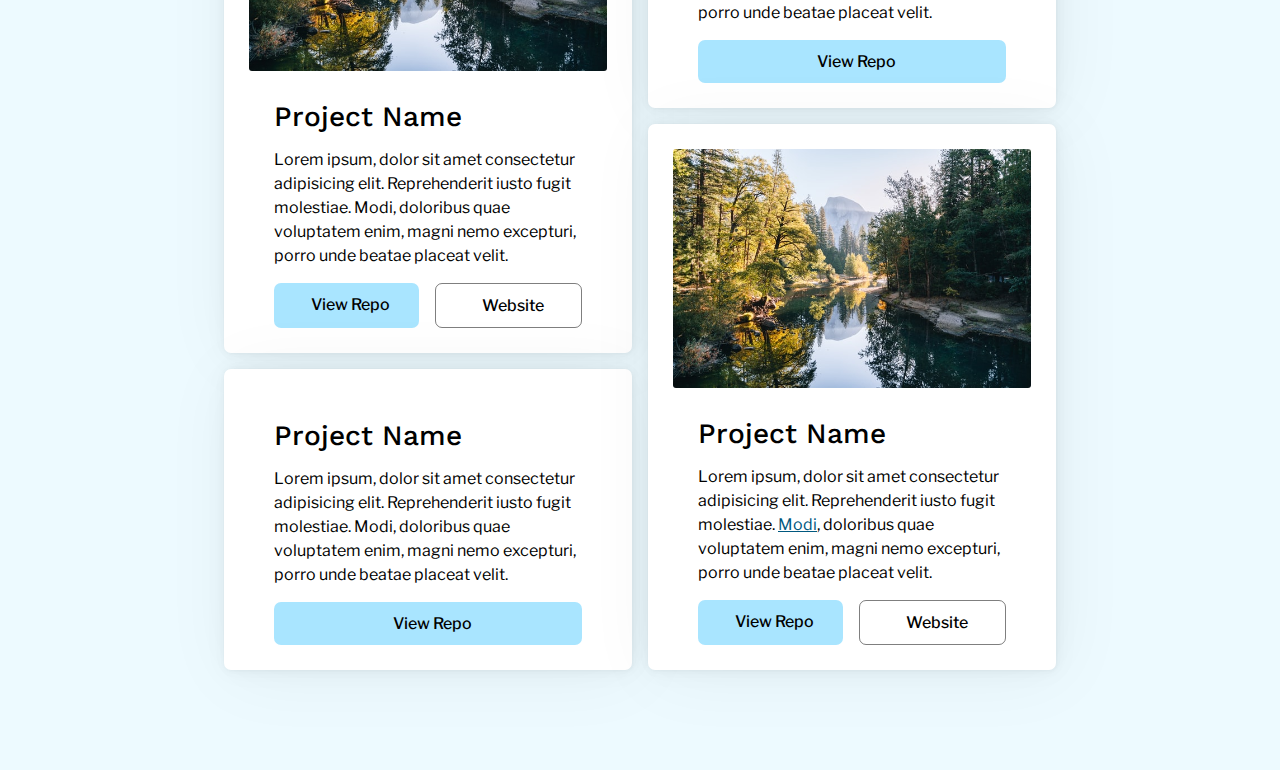
==== commit 9f706c18: "Add theme toggle button" ====
--- a/index.html
+++ b/index.html
@@ -43,8 +43,8 @@
                         <div class="card_buttons">
                             <a class="card_button repo" href="#" target="_blank"><i
                                     class="fas fa-external-link-alt"></i> View Repo</a>
-                            <a class="card_button site" href="#" target="_blank"><i
-                                    class="fas fa-external-link-alt"></i> Website</a>
+                            <a class="card_button site" href="#" target="_blank"><i class="far fa-globe"></i>
+                                Website</a>
                         </div>
                     </div>
                 </div>
@@ -84,21 +84,25 @@
                     <div class="card_wrapper">
                         <div class="card_title">Project Name</div>
                         <p class="card_content">Lorem ipsum, dolor sit amet consectetur adipisicing elit. Reprehenderit
-                            iusto fugit molestiae. Modi, doloribus quae voluptatem enim, magni nemo excepturi, porro
+                            iusto fugit molestiae. <a href="#">Modi</a>, doloribus quae voluptatem enim, magni nemo excepturi, porro
                             unde
                             beatae placeat velit.</p>
                         <div class="card_buttons">
                             <a class="card_button repo" href="#" target="_blank"><i
                                     class="fas fa-external-link-alt"></i> View Repo</a>
-                            <a class="card_button site" href="#" target="_blank"><i
-                                    class="fas fa-external-link-alt"></i> Website</a>
+                            <a class="card_button site" href="#" target="_blank"><i class="far fa-globe"></i>
+                                Website</a>
                         </div>
                     </div>
                 </div>
             </div>
         </div>
     </div>
+    <button class="toggleTheme" onclick="changeTheme()">
+        <i class="fas fa-adjust"></i>
+    </button>
     <script>
+        var theme = "light";
         $(document).ready(function () {
             $(".card_buttons").removeClass('wrap');
             $(".card_button").each(function () {
@@ -107,6 +111,11 @@
                     $(".card_buttons").addClass('wrap');
                 }
             });
+
+            // Set theme in order to make toggle theme button work
+            if (window.matchMedia && window.matchMedia('(prefers-color-scheme: dark)').matches) {
+                theme = "dark";
+            }
         });
         $(window).resize(function () {
             $(".card_buttons").removeClass('wrap');
@@ -117,6 +126,19 @@
                 }
             });
         });
+        window.matchMedia('(prefers-color-scheme: dark)').addEventListener('change', event => {
+            theme = event.matches ? "dark" : "light";
+            changeTheme();
+        });
+        function changeTheme() {
+            if (theme == "dark") {
+                $("*, *  *").removeClass('dark-override').addClass('light-override');
+                theme = "light";
+            } else {
+                $("*, *  *").removeClass('light-override').removeClass('dark-override');
+                theme = "dark";
+            }
+        }
     </script>
 </body>
 
--- a/style.css
+++ b/style.css
@@ -56,6 +56,10 @@
   margin: 0 auto;
   line-height: 1.5;
   font-size: 1rem;
+}
+
+a {
+  color: #00587f;
 }
 
 .card-flex {
@@ -154,6 +158,25 @@
   margin-right: 0.5rem;
 }
 
+button.toggleTheme {
+  height: 65px;
+  width: 65px;
+  border-radius: 50%;
+  border: 0;
+  background: #a9e5ff;
+  color: #000;
+  position: fixed;
+  bottom: 1rem;
+  right: 1rem;
+  font-size: 1.3rem;
+  cursor: pointer;
+  transition: background 0.2s ease, filter 0.2s ease;
+}
+
+button.toggleTheme:hover {
+  filter: brightness(95%);
+}
+
 @media (max-width: 1050px) {
   #wrapper {
     width: calc(100% - 70px);
@@ -174,5 +197,111 @@
   }
   p {
     text-align: left;
-  }
-}
+    max-width: 100%;
+  }
+}
+
+@media (prefers-color-scheme: dark) {
+  body:not(.light-override),
+  html:not(.light-override) {
+    background: #0e1116;
+  }
+
+  h1:not(.light-override),
+  h2:not(.light-override),
+  p:not(.light-override) {
+    color: #ddd;
+  }
+
+  .card:not(.light-override) {
+    background: #222;
+  }
+
+  a:not(.light-override) {
+    color: #a9e5ff;
+  }
+
+  .card_title:not(.light-override) {
+    color: #ddd;
+  }
+
+  .card_button:not(.light-override):not(.site) {
+    background: #00587f;
+    color: #ddd;
+  }
+
+  .card_button.site:not(.light-override) {
+    color: #ddd;
+  }
+
+  .card_button.site:not(.light-override) {
+    border: 1px solid rgba(255, 255, 255, 0.1);
+  }
+
+  .card_button:not(.light-override):hover {
+    background: #006a99;
+  }
+
+  .card_button.site:not(.light-override):hover {
+    background: rgba(255, 255, 255, 0.05);
+  }
+
+  button.toggleTheme:not(.light-override) {
+    background: #00587f;
+    color: #fff;
+  }
+
+  button.toggleTheme:not(.light-override):hover {
+    background: #006a99;
+  }
+}
+
+/* Dark overrides */
+body.dark-override,
+  html.dark-override {
+    background: #0e1116;
+  }
+
+  h1.dark-override,
+  h2.dark-override,
+  p.dark-override {
+    color: #ddd;
+  }
+
+  .card.dark-override {
+    background: #222;
+  }
+
+  a.dark-override {
+    color: #a9e5ff;
+  }
+
+  .card_title.dark-override {
+    color: #ddd;
+  }
+
+  .card_button.dark-override {
+    background: #00587f;
+    color: #ddd;
+  }
+
+  .card_button.dark-override:hover {
+    background: #006a99;
+  }
+
+  .card_button.site.dark-override:hover {
+    background: rgba(255, 255, 255, 0.05);
+  }
+
+  button.toggleTheme.dark-override {
+    background: #00587f;
+    color: #fff;
+  }
+
+  button.toggleTheme:hover.dark-override {
+    background: #006a99;
+  }
+  .card_button.dark-override.site {
+    border: 1px solid rgba(255, 255, 255, 0.1);
+    background: transparent!important;
+  }